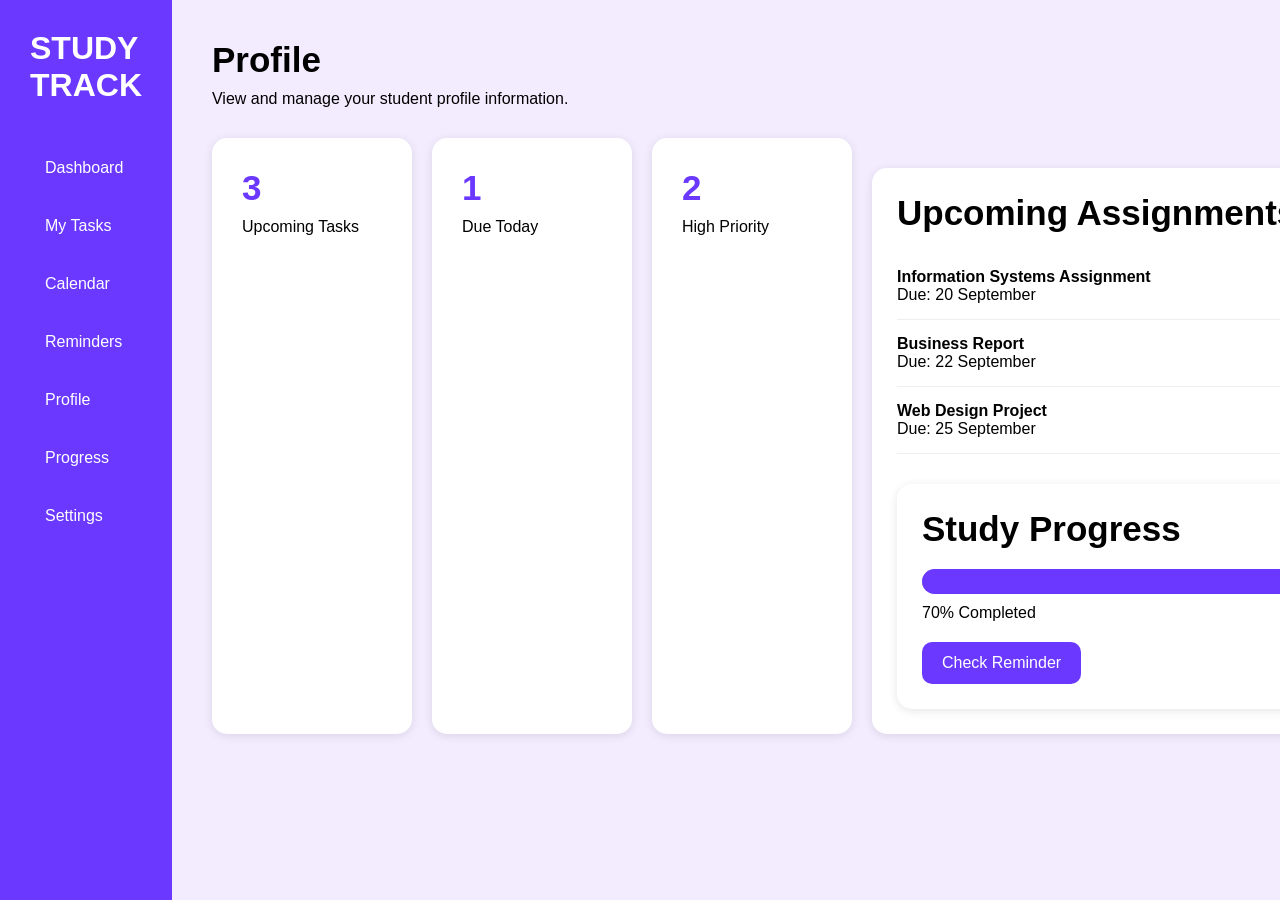
==== Profile.html @ f08e44f8 "Added multiple web pages" ====
<!DOCTYPE html>
<html>

<head>
    <title>Study Track</title>
    <link rel="stylesheet" href="style.css">
</head>

<body>

<div class="sidebar">

    <h1>STUDY TRACK</h1>

   <ul>
    <li><a href="index.html">Dashboard</a></li>
    <li><a href="tasks.html">My Tasks</a></li>
    <li><a href="calendar.html">Calendar</a></li>
    <li><a href="reminders.html">Reminders</a></li>
    <li><a href="profile.html">Profile</a></li>
    <li><a href="progress.html">Progress</a></li>
    <li><a href="settings.html">Settings</a></li>
</ul>

</div>

<div class="main">

    <h2>Profile</h2>

<p>View and manage your student profile information.</p>
    <div class="cards">

    <div class="card">
        <h3>3</h3>
        <p>Upcoming Tasks</p>
    </div>

    <div class="card">
        <h3>1</h3>
        <p>Due Today</p>
    </div>

    <div class="card">
        <h3>2</h3>
        <p>High Priority</p>
    </div>
    <div class="assignments">

    <h2>Upcoming Assignments</h2>

    <div class="assignment">

        <div>
            <h4>Information Systems Assignment</h4>
            <p>Due: 20 September</p>
        </div>

        <span class="high">High</span>

    </div>

    <div class="assignment">

        <div>
            <h4>Business Report</h4>
            <p>Due: 22 September</p>
        </div>

        <span class="medium">Medium</span>

    </div>

    <div class="assignment">

        <div>
            <h4>Web Design Project</h4>
            <p>Due: 25 September</p>
        </div>

        <span class="low">Low</span>

    </div>
    <div class="progress-box">

    <h2>Study Progress</h2>

    <div class="progress-bar">

        <div class="progress"></div>

    </div>

    <p>70% Completed</p>
    <button onclick="showReminder()" class="reminder-btn">

    Check Reminder

</button>

</div>

</div>

</div>

</div>
<script src="script.js"></script>

</body>

</html>
---- style.css ----
*{
    margin:0;
    padding:0;
    box-sizing:border-box;
    font-family:Arial;
}

body{
    display:flex;
    background:#f3ecff;
}

/* SIDEBAR */

.sidebar{
    width:250px;
    height:100vh;
    background:#6a38ff;
    color:white;
    padding:30px;
}

.sidebar h1{
    margin-bottom:40px;
}

.sidebar ul{
    list-style:none;
}

.sidebar li{
    padding:15px;
    margin-bottom:10px;
    border-radius:10px;
    cursor:pointer;
}

.sidebar a{
    text-decoration:none;
    color:white;
}


/* MAIN CONTENT */

.main{
    padding:40px;
}

.main h2{
    font-size:35px;
    margin-bottom:10px;
}
/* CARDS */

.cards{
    display:flex;
    gap:20px;
    margin-top:30px;
}

.card{
    background:white;
    width:200px;
    padding:30px;
    border-radius:15px;
    box-shadow:0 2px 10px rgba(0,0,0,0.1);
}

.card h3{
    font-size:35px;
    color:#6a38ff;
    margin-bottom:10px;
}
/* ASSIGNMENTS */

.assignments{
    background:white;
    margin-top:30px;
    padding:25px;
    border-radius:15px;
    width:700px;
    box-shadow:0 2px 10px rgba(0,0,0,0.1);
}

.assignments h2{
    margin-bottom:20px;
}

.assignment{
    display:flex;
    justify-content:space-between;
    align-items:center;
    padding:15px 0;
    border-bottom:1px solid #eee;
}

.assignment:last-child{
    border:none;
}

.high,
.medium,
.low{
    color:white;
    padding:8px 15px;
    border-radius:20px;
    font-size:14px;
}

.high{
    background:red;
}

.medium{
    background:orange;
}

.low{
    background:green;
}
/* PROGRESS BAR */

.progress-box{
    background:white;
    margin-top:30px;
    width:700px;
    padding:25px;
    border-radius:15px;
    box-shadow:0 2px 10px rgba(0,0,0,0.1);
}

.progress-box h2{
    margin-bottom:20px;
}

.progress-bar{
    width:100%;
    height:25px;
    background:#ddd;
    border-radius:20px;
    overflow:hidden;
    margin-bottom:10px;
}

.progress{
    width:70%;
    height:100%;
    background:#6a38ff;
}/* BUTTON */

.reminder-btn{
    margin-top:20px;
    padding:12px 20px;
    border:none;
    border-radius:10px;
    background:#6a38ff;
    color:white;
    font-size:16px;
    cursor:pointer;
}

.reminder-btn:hover{
    background:#8a63ff;
}
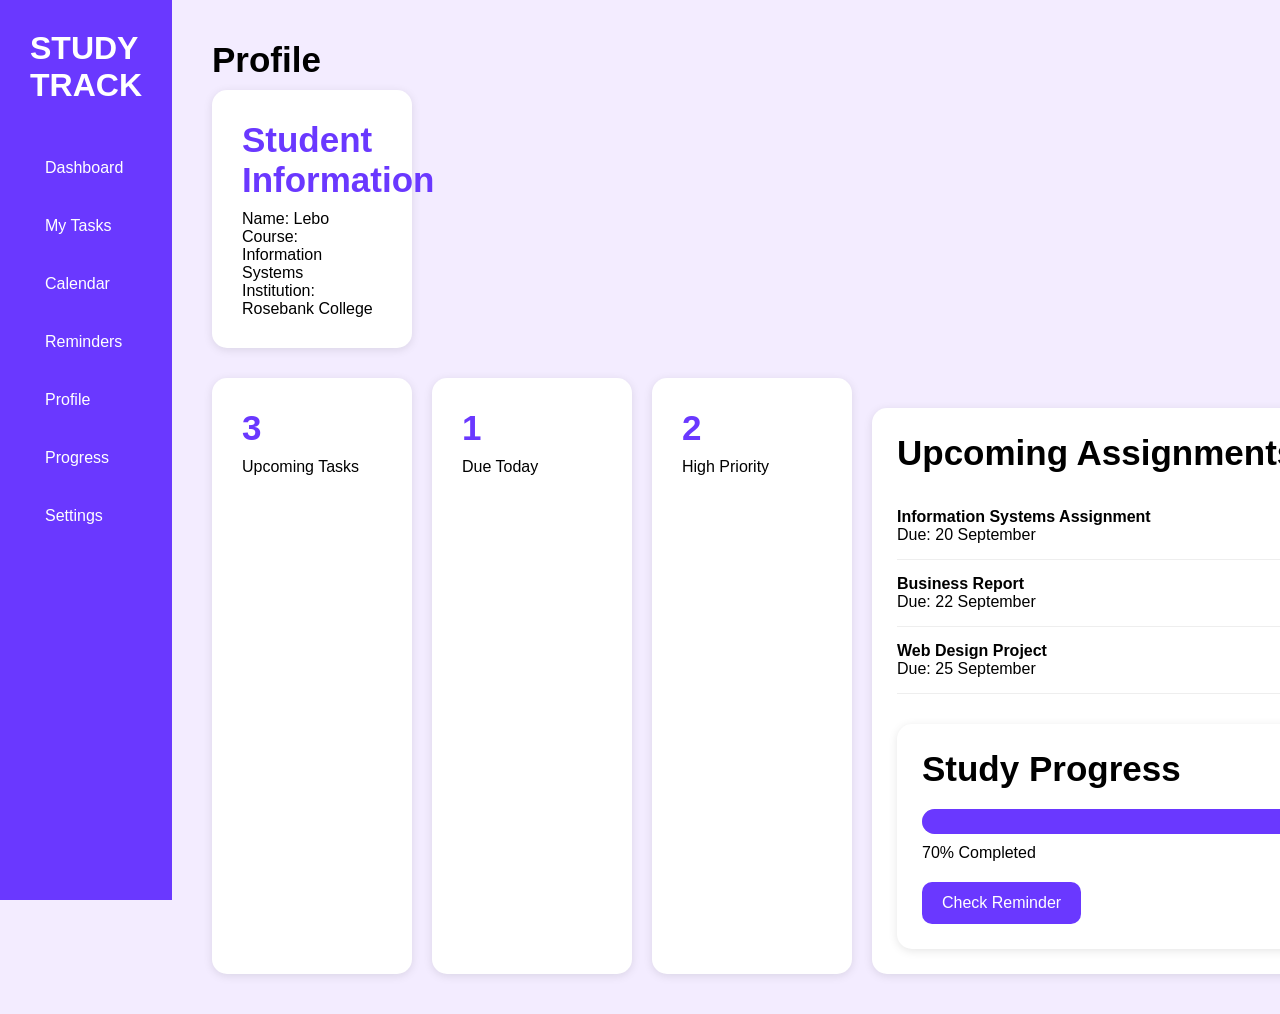
==== commit c9bccc58: "Updated multi-page website content" ====
--- a/Profile.html
+++ b/Profile.html
@@ -25,10 +25,19 @@
 </div>
 
 <div class="main">
+<h2>Profile</h2>
 
-    <h2>Profile</h2>
+<div class="card">
 
-<p>View and manage your student profile information.</p>
+    <h3>Student Information</h3>
+
+    <p>Name: Lebo</p>
+
+    <p>Course: Information Systems</p>
+
+    <p>Institution: Rosebank College</p>
+
+</div>
     <div class="cards">
 
     <div class="card">
--- a/style.css
+++ b/style.css
@@ -34,7 +34,7 @@
     border-radius:10px;
     cursor:pointer;
 }
-
+  
 .sidebar a{
     text-decoration:none;
     color:white;
